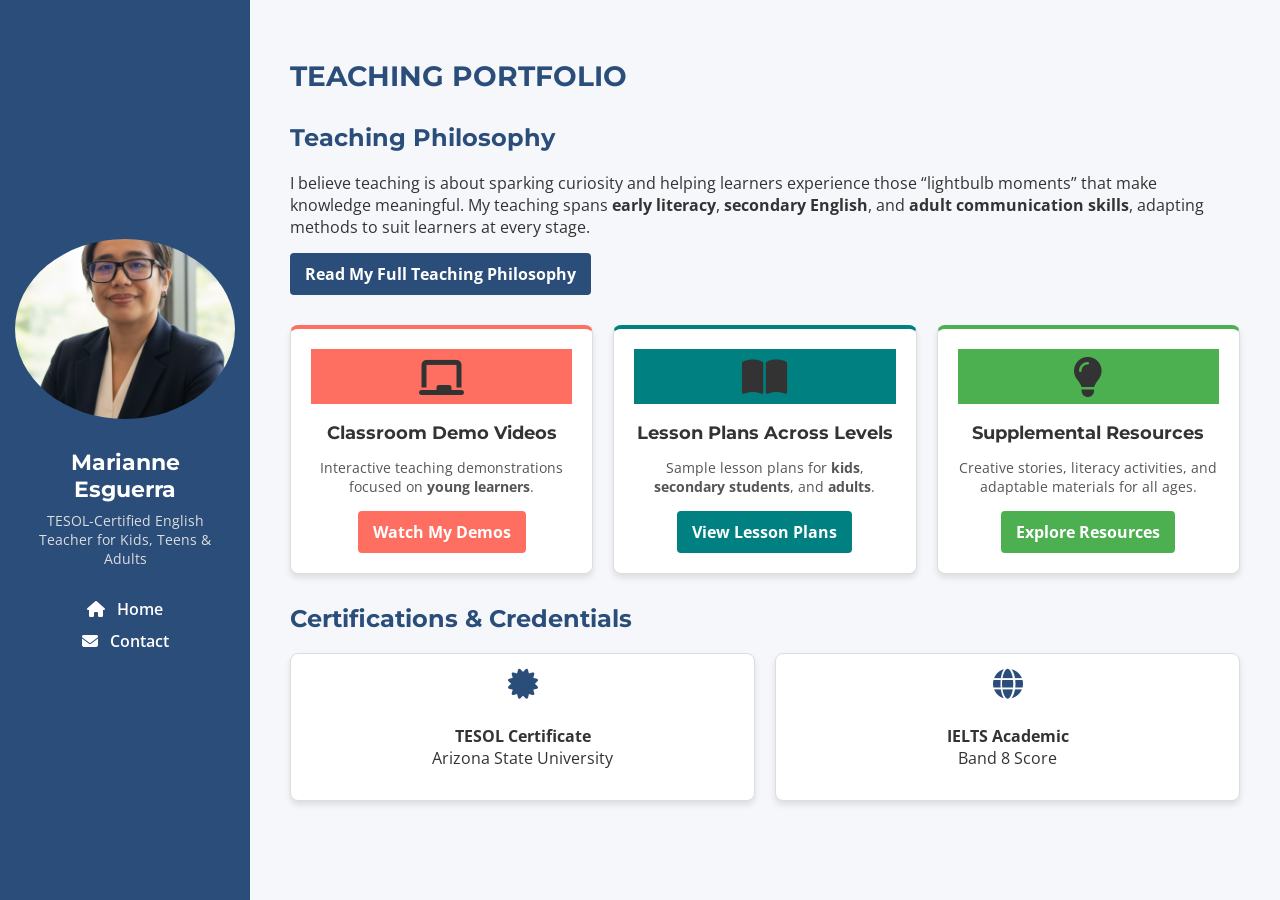
==== index.html @ e74778ba "Update index.html" ====
<!DOCTYPE html>
<html lang="en">
<head>
  <meta charset="UTF-8">
  <meta name="viewport" content="width=device-width, initial-scale=1.0">
  <title>Marianne Esguerra - Teaching Portfolio</title>
  <link rel="stylesheet" href="styles.css">
  <!-- Google Fonts -->
  <link href="https://fonts.googleapis.com/css2?family=Montserrat:wght@400;600&family=Open+Sans:wght@400;600&display=swap" rel="stylesheet">
  <!-- Font Awesome for icons -->
  <link rel="stylesheet" href="https://cdnjs.cloudflare.com/ajax/libs/font-awesome/6.4.0/css/all.min.css">
</head>
<body class="portfolio">
  <!-- Mobile header (shows only on mobile) -->
<div class="mobile-header">
  <img src="images/corpfinal2.png" alt="Marianne Esguerra" class="mobile-pic">
  <h1 class="mobile-title">Marianne Esguerra</h1>
  <p class="mobile-tagline">TESOL-Certified English Teacher for Kids, Teens & Adults</p> <!-- optional tagline -->
</div>
  <div class="container">
    <!-- Sidebar -->
    <aside class="sidebar">
      <!-- Sidebar photo -->
<img src="images/corpfinal2.png" alt="Marianne Esguerra" class="profile-pic" id="profilePic">

<!-- Lightbox modal -->
<div id="lightbox" class="lightbox">
  <span class="close">&times;</span>
  <img class="lightbox-content" id="lightboxImg">
</div>

      <h2 class="name">Marianne Esguerra</h2>
      <p class="tagline">TESOL-Certified English Teacher for Kids, Teens & Adults</p>
      <nav class="nav-links">
        <a href="index.html"><i class="fas fa-home"></i> Home</a>
        <a href="contact.html"><i class="fas fa-envelope"></i> Contact</a>
      </nav>
    </aside>

    <!-- Main Content -->
    <main class="content">
      <header>
        <h1>TEACHING PORTFOLIO</h1>
      </header>

      <!-- My Teaching Philosophy -->
      <section class="philosophy">
        <h2>Teaching Philosophy</h2>
        <p>
          I believe teaching is about sparking curiosity and helping learners experience those “lightbulb moments” that make knowledge meaningful. 
          My teaching spans <strong>early literacy</strong>, <strong>secondary English</strong>, and <strong>adult communication skills</strong>, adapting methods to suit learners at every stage.
        </p>
        <a href="philosophy.html" class="btn">Read My Full Teaching Philosophy</a>
      </section>

     <section class="cards">
  <!-- Demo Videos -->
  <div class="card demo">
    <div class="card-icon"><i class="fas fa-chalkboard"></i></div>
    <h3>Classroom Demo Videos</h3>
    <p>Interactive teaching demonstrations focused on <strong>young learners</strong>.</p>
    <a href="demos.html" class="card-button">Watch My Demos</a>
  </div>

  <!-- Lesson Plans -->
  <div class="card lesson">
    <div class="card-icon"><i class="fas fa-book-open"></i></div>
    <h3>Lesson Plans Across Levels</h3>
    <p>Sample lesson plans for <strong>kids</strong>, <strong>secondary students</strong>, and <strong>adults</strong>.</p>
    <a href="lesson-plans.html" class="card-button">View Lesson Plans</a>
  </div>

  <!-- Supplemental Resources -->
  <div class="card resources">
    <div class="card-icon"><i class="fas fa-lightbulb"></i></div>
    <h3>Supplemental Resources</h3>
    <p>Creative stories, literacy activities, and adaptable materials for all ages.</p>
    <a href="resources.html" class="card-button">Explore Resources</a>
  </div>
</section>


    <!-- Certifications -->
<section class="certifications">
  <h2>Certifications & Credentials</h2>
  <div class="cert-row">
    <!-- TESOL Card -->
    <div class="cert-card" onclick="openCert('tesol')">
      <i class="fas fa-certificate"></i>
      <p><strong>TESOL Certificate</strong><br>Arizona State University</p>
    </div>

    <!-- IELTS Card -->
    <div class="cert-card" onclick="openCert('ielts')">
      <i class="fas fa-globe"></i>
      <p><strong>IELTS Academic</strong><br>Band 8 Score</p>
    </div>
  </div>
</section>

<!-- Certifications Lightbox Overlay -->
<div id="lightbox" class="lightbox">
  <span class="close">&times;</span>
  <img id="lightbox-img" class="cert-image" src="" alt="Certificate">
</div>

<script>
  const lightbox = document.getElementById("lightbox");
  const closeBtn = document.querySelector(".close");

  function openCert(certId) {
    const img = document.getElementById('lightbox-img');
    const certImages = {
      tesol: 'images/TESOL.JPG',
      ielts: 'images/IELTS.JPG'
    };
    img.src = certImages[certId];
    lightbox.style.display = 'block';
    lightbox.classList.remove("hide");
    lightbox.classList.add("show");
  }

  function closeLightbox() {
    lightbox.classList.remove("show");
    lightbox.classList.add("hide");
    setTimeout(() => {
      lightbox.style.display = "none";
    }, 400); // match fadeOut duration
  }

  closeBtn.onclick = closeLightbox;
  window.onclick = function(event) {
    if (event.target == lightbox) {
      closeLightbox();
    }
  };

  // Disable right-click on cert images
  document.addEventListener('DOMContentLoaded', () => {
    document.querySelectorAll('.cert-image').forEach(img => {
      img.addEventListener('contextmenu', e => e.preventDefault());
    });
  });
<script>
  const lightbox = document.getElementById("lightbox");
  const closeBtn = document.querySelector(".close");

  function openCert(certId) {
    const img = document.getElementById('lightbox-img');
    const certImages = {
      tesol: 'images/TESOL.JPG',
      ielts: 'images/IELTS.JPG'
    };
    img.src = certImages[certId];
    lightbox.style.display = 'block';
    lightbox.classList.remove("hide");
    lightbox.classList.add("show");
  }

  function closeLightbox() {
    lightbox.classList.remove("show");
    lightbox.classList.add("hide");
    setTimeout(() => {
      lightbox.style.display = "none";
    }, 400); // match fadeOut duration
  }

  // Close button click
  closeBtn.onclick = closeLightbox;

  // Close when clicking outside the image
  window.onclick = function(event) {
    if (event.target == lightbox) {
      closeLightbox();
    }
  };

  // Disable right-click on cert images
  document.addEventListener('DOMContentLoaded', () => {
    document.querySelectorAll('.cert-image').forEach(img => {
      img.addEventListener('contextmenu', e => e.preventDefault());
    });
  });
</script>


    
</body>
</html>
---- styles.css ----
/* === Global Styles === */
body {
  margin: 0;
  background-color: #f5f7fa;
  color: #333;
}

.container {
  display: flex;
  min-height: 100vh;
}

/* === Mobile Header === */
.mobile-header {
  display: none;
  background-color: #2a4d7a;
  color: white;
  text-align: center;
  padding: 20px;
  width: 100%;          /* make it span full width */
  box-sizing: border-box; /* include padding in width */
}

.mobile-header img {
  width: 120px;
  height: 120px;
  object-fit: cover;
  border-radius: 50%;
  margin-bottom: 10px;
}
/* === Portfolio Fonts === */
body.portfolio {
  font-family: 'Open Sans', sans-serif;
}

body.portfolio .name,
body.portfolio h1,
body.portfolio h2,
body.portfolio h3 {
  font-family: 'Montserrat', sans-serif;
}

body.demo .demo-gallery h2 {
  font-family: 'Fredoka', sans-serif;
  font-size: 42px;
  color: #1163ce;   /* softer navy instead of black */
  margin-bottom: 10px;
}

body.demo .demo-gallery p {
  font-family: 'Fredoka', sans-serif;
  font-size: 24px;
  color: #2c9be5;      /* dark gray for intro */
  margin-bottom: 30px;
}


/* === Sidebar === */
.sidebar {
  background-color: #2a4d7a;
  color: #fff;
  width: 250px;
  padding: 20px;
  box-sizing: border-box;

  display: flex;
  flex-direction: column;
  align-items: center;
  justify-content: center;   
  min-height: 100vh;
}

.sidebar-content {
  margin-top: 60px;
}
.profile-pic {
  width: 180px;
  height: 180px;
  object-fit: cover;
  object-position: center;
  border-radius: 50%;
  display: block;
  margin-bottom: 20px;
}

/* Responsive scaling for profile photo */
@media (min-width: 1200px) {
  .profile-pic {
    width: 220px; /* larger on wide desktop */
  }
}

@media (max-width: 1024px) {
  .profile-pic {
    width: 160px; /* smaller on tablets */
  }
}

@media (max-width: 768px) {
  .profile-pic {
    width: 140px; /* smaller on phones */
  }
  .mobile-header {
    display: block;   /* show only on mobile */
    width: 100%;      /* span full width */
    box-sizing: border-box;
  }
}

.name {
  font-size: 22px;
  margin: 10px 0 4px;
}

.tagline {
  font-size: 14px;
  color: #ddd;
  margin-top: 4px;
  margin-bottom: 20px;
}

.nav-links a {
  display: block;
  color: #fff;
  text-decoration: none;
  margin: 10px 0;
  font-weight: 600;
}

.nav-links a i {
  margin-right: 8px;
}

/* Center text blocks inside sidebar */
.sidebar .name,
.sidebar .tagline,
.sidebar .nav-links {
  text-align: center;
  width: 100%; /* ensures they span sidebar width */
}


/* === Content Area === */
.content {
  flex: 1;
  padding: 40px;
}

header h1 {
  font-size: 28px;
  color: #2a4d7a;
}

header h3 {
  font-size: 16px;
  color: #555;
}

/* === Section Headings === */
.philosophy h2,
.certifications h2 {
  color: #2a4d7a;
  margin-top: 30px;
}

.philosophy p {
  margin: 15px 0;
}

/* === Buttons === */
.btn {
  display: inline-block;
  padding: 10px 15px;
  background-color: #2a4d7a;
  color: #fff;
  text-decoration: none;
  border-radius: 4px;
  font-weight: bold;
}

/* === Cards === */
.cards {
  display: flex;
  gap: 20px;
  margin-top: 30px;
}

.card {
  background: #fff;
  border: 1px solid #ddd;
  border-radius: 8px;
  flex: 1;
  padding: 20px;
  text-align: center;
  box-shadow: 0 4px 6px rgba(0,0,0,0.1);
}

.card-icon {
  font-size: 40px;
  margin-bottom: 15px;
}

.card h3 {
  font-size: 18px;
  margin-bottom: 10px;
}

.card p {
  font-size: 14px;
  color: #555;
  margin-bottom: 15px;
}

.card-button {
  display: inline-block;
  padding: 10px 15px;
  color: #fff;
  text-decoration: none;
  border-radius: 4px;
  font-weight: bold;
}

/* === Accent Colors per Card === */
.card.demo {
  border-top: 4px solid #ff6f61; /* coral */
}
.card.demo .card-icon,
.card.demo .card-button {
  background-color: #ff6f61;
}
.card.demo .card-button:hover {
  background-color: #e65b50;
}

.card.lesson {
  border-top: 4px solid #008080; /* teal */
}
.card.lesson .card-icon,
.card.lesson .card-button {
  background-color: #008080;
}
.card.lesson .card-button:hover {
  background-color: #006666;
}

.card.resources {
  border-top: 4px solid #4CAF50; /* green */
}
.card.resources .card-icon,
.card.resources .card-button {
  background-color: #4CAF50;
}
.card.resources .card-button:hover {
  background-color: #3e8e41;
}

/* === Certifications === */
.cert-row {
  display: flex;
  gap: 20px;
  margin-top: 20px;
}

.cert-card {
  background: #fff;
  border: 1px solid #ddd;
  border-radius: 8px;
  flex: 1;
  padding: 15px;
  text-align: center;
  box-shadow: 0 4px 6px rgba(0,0,0,0.1);
}

.cert-card i {
  font-size: 30px;
  color: #2a4d7a;
  margin-bottom: 10px;
}
/* === Certifications Lightbox === */
.lightbox {
  display: none; /* hidden by default */
  position: fixed;
  z-index: 999;
  left: 0;
  top: 0;
  width: 100%;
  height: 100%;
  background-color: rgba(0,0,0,0.8);
  text-align: center;
}

.lightbox .close {
  position: absolute;
  top: 20px;
  right: 40px;
  font-size: 40px;
  color: #fff;
  cursor: pointer;
}
.cert-image {
  max-width: 90%;
  max-height: 90%;
  margin-top: 5%;
  border-radius: 8px;
  box-shadow: 0 4px 12px rgba(0,0,0,0.5);
  pointer-events: none; /* disables drag */
  user-select: none;    /* disables text/image selection */
}
/* === Demo Gallery === */
.demo-gallery {
  text-align: center;
  margin: 40px auto;
  max-width: 1200px;
  padding: 0 20px;
}

.video-grid {
  display: flex;
  flex-wrap: wrap;
  gap: 20px;
  justify-content: center;
}

.video-card {
  background: #fff;
  border: 1px solid #ddd;
  border-radius: 8px;
  padding: 10px;
  text-align: center;
  box-shadow: 0 4px 6px rgba(0,0,0,0.1);
  display: flex;
  flex-direction: column;
  width: calc(33.333% - 14px);
  box-sizing: border-box;
}

/* Accent background colors per demo card */
.video-card.reading { background-color: #63b0e7; }
.video-card.prepositions { background-color: #b2f6b3; }
.video-card.contrast { background-color: #eee27a; }
.video-card.showtell { background-color: #f89dbb; }
.video-card.speech { background-color: #ae7ff4; }
.video-card.phonics { background-color: #86e1dd; }
.video-card.patterns { background-color: #ecb153; }
.video-card.tech { background-color: #3f8eaf; }
.video-card.listening { background-color: #f44d4d; }
.video-card.food { background-color: #da6eed; }

/* Thumbnail Styling */
.video-card img {
  width: 100%;
  height: auto;
  display: block;
  border-radius: 6px;
  transition: transform 0.3s ease, box-shadow 0.3s ease;
  cursor: pointer;
}

/* Hover Effect */
.video-card img:hover {
  transform: scale(1.05);
  box-shadow: 0 6px 12px rgba(0,0,0,0.2);
}

/* === Responsive Breakpoints === */
@media (max-width: 1024px) {
  .video-card {
    width: calc(50% - 10px);
  }
}

@media (max-width: 480px) {
  .video-card {
    width: 100%;
  }
}
/* Demo page background with faded center */
body.demo {
  background: url('schoolbckgrnd.png') repeat;
  background-size: 400px;
  background-color: #faf8f3;
  position: relative;
}

body.demo::before {
  content: "";
  position: fixed;
  top: 0;
  left: 0;
  width: 100%;
  height: 100%;
  /* radial gradient overlay */
  background: radial-gradient(circle, rgba(255,255,255,0.7) 40%, rgba(255,255,255,0) 100%);
  pointer-events: none; /* keeps overlay non-interactive */
  z-index: 0;
}
/* Fade overlay only for demo section */
.demo-gallery {
  position: relative;
  z-index: 1; /* keeps content above overlay */
}

.demo-gallery::before {
  content: "";
  position: absolute;
  top: 0;
  left: 0;
  width: 100%;
  height: 100%;
  background: radial-gradient(circle, rgba(255,255,255,0.7) 40%, rgba(255,255,255,0) 100%);
  pointer-events: none;
  z-index: -1; /* overlay sits behind grid content */
}
/* Demo page background with cream overlay fade */
body.demo {
  background: url('schoolbckgrnd.png') repeat;
  background-size: 400px;
  background-color: #faf8f3; /* base cream tone */
  position: relative;
}

.demo-gallery {
  position: relative;
  z-index: 1; /* keeps content above overlay */
}

.demo-gallery::before {
  content: "";
  position: absolute;
  top: 0; left: 0;
  width: 100%; height: 100%;
  /* radial gradient with cream tint */
  background: radial-gradient(circle, rgba(255, 250, 240, 0.7) 40%, rgba(255, 250, 240, 0) 100%);
  pointer-events: none;
  z-index: -1; /* overlay sits behind grid content */
}
/* Lightbox overlay */
.lightbox {
  display: none; /* hidden by default */
  position: fixed;
  z-index: 999;
  left: 0;
  top: 0;
  width: 100%;
  height: 100%;
  overflow: auto;
  background-color: rgba(0,0,0,0.8);
}

/* Enlarged image */
.lightbox-content {
  margin: auto;
  display: block;
  max-width: 90%;
  max-height: 90%;
  border-radius: 8px;
  box-shadow: 0 4px 12px rgba(0,0,0,0.5);
}

/* Close button */
.lightbox .close {
  position: absolute;
  top: 20px;
  right: 35px;
  color: #fff;
  font-size: 40px;
  font-weight: bold;
  cursor: pointer;
}
/* Fade-in and fade-out animations */
@keyframes fadeIn {
  from { opacity: 0; transform: scale(0.95); }
  to { opacity: 1; transform: scale(1); }
}

@keyframes fadeOut {
  from { opacity: 1; transform: scale(1); }
  to { opacity: 0; transform: scale(0.95); }
}

/* Apply fade-in by default */
.lightbox.show .lightbox-content {
  animation: fadeIn 0.4s ease forwards;
}

/* Apply fade-out when closing */
.lightbox.hide .lightbox-content {
  animation: fadeOut 0.4s ease forwards;
}
@media (max-width: 768px) {
  .sidebar {
    display: none; /* hide sidebar on mobile */
  }

  .mobile-header {
    display: block; /* show mobile header */
  }

  .container {
    flex-direction: column;
    align-items: center;
  }

  .content,
  .content h1,
  .content h2,
  .content h3,
  .content p {
    text-align: center; /* center all text inside content */
  }

  .content {
    padding: 20px;
    width: 100%;
    max-width: 600px;
    margin: 0 auto; /* centers content block */
  }

  .cards {
    flex-direction: column;
    align-items: center;
    width: 100%;
  }

  .card {
    width: 90%;
    max-width: 500px;
    margin: 15px auto;
  }

  .cert-row {
    flex-direction: column;
    align-items: center;
    width: 100%;
  }

  .cert-card {
    width: 90%;
    max-width: 500px;
    margin: 15px auto;
  }
}


/* Fade-in animation for mobile header */
@keyframes headerFadeIn {
  from { opacity: 0; transform: translateY(-20px); }
  to { opacity: 1; transform: translateY(0); }
}
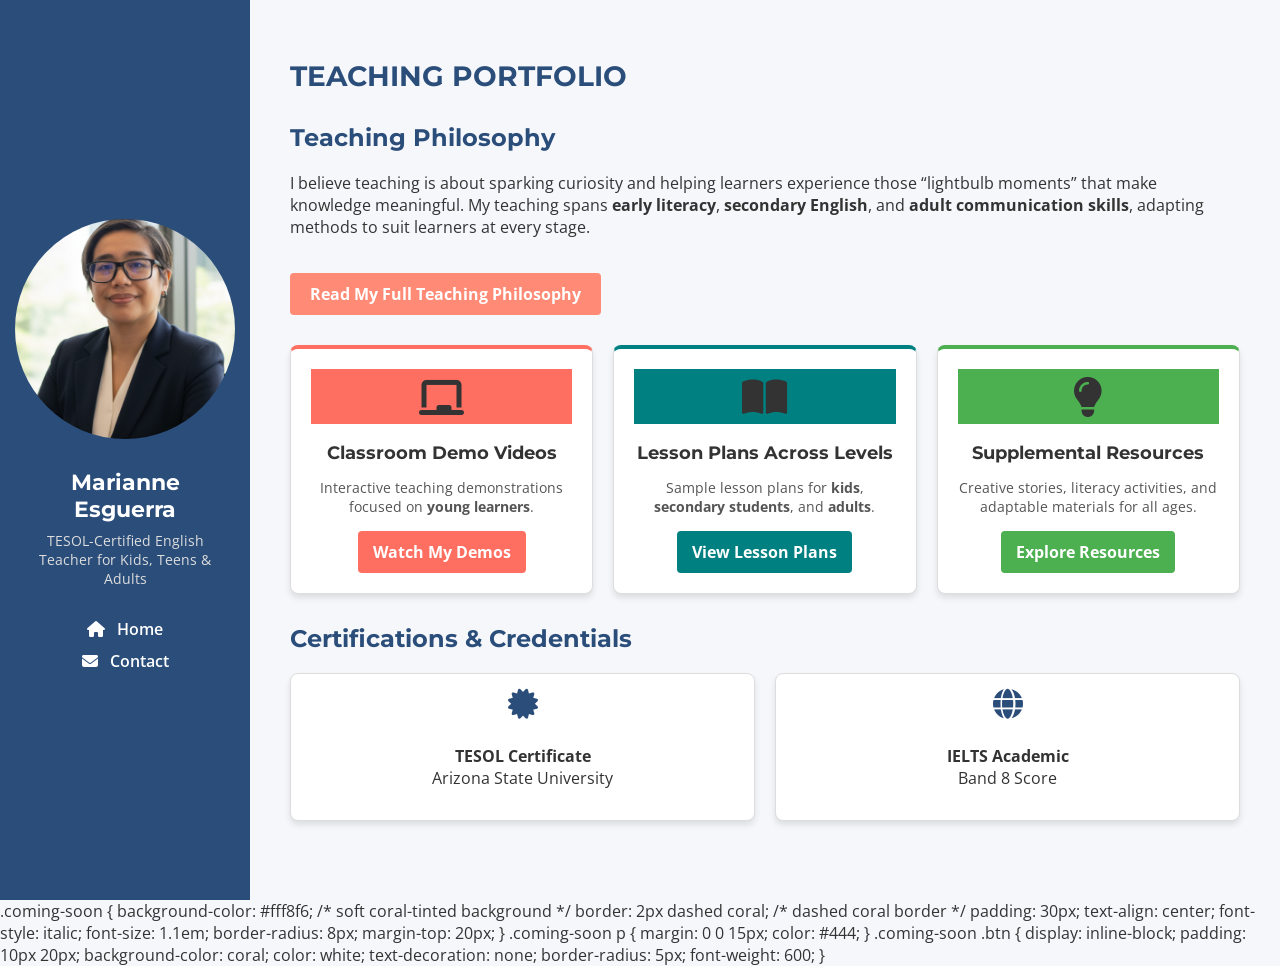
==== commit 808d5d89: "Update index.html" ====
--- a/index.html
+++ b/index.html
@@ -12,22 +12,23 @@
 </head>
 <body class="portfolio">
   <!-- Mobile header (shows only on mobile) -->
-<div class="mobile-header">
-  <img src="images/corpfinal2.png" alt="Marianne Esguerra" class="mobile-pic">
-  <h1 class="mobile-title">Marianne Esguerra</h1>
-  <p class="mobile-tagline">TESOL-Certified English Teacher for Kids, Teens & Adults</p> <!-- optional tagline -->
-</div>
+  <div class="mobile-header">
+    <img src="images/corpfinal2.png" alt="Marianne Esguerra" class="mobile-pic">
+    <h1 class="mobile-title">Marianne Esguerra</h1>
+    <p class="mobile-tagline">TESOL-Certified English Teacher for Kids, Teens & Adults</p>
+  </div>
+
   <div class="container">
     <!-- Sidebar -->
     <aside class="sidebar">
       <!-- Sidebar photo -->
-<img src="images/corpfinal2.png" alt="Marianne Esguerra" class="profile-pic" id="profilePic">
+      <img src="images/corpfinal2.png" alt="Marianne Esguerra" class="profile-pic" id="profilePic">
 
-<!-- Lightbox modal -->
-<div id="lightbox" class="lightbox">
-  <span class="close">&times;</span>
-  <img class="lightbox-content" id="lightboxImg">
-</div>
+      <!-- Lightbox modal -->
+      <div id="photo-lightbox" class="lightbox">
+        <span class="close">&times;</span>
+        <img class="lightbox-content" id="photoImg">
+      </div>
 
       <h2 class="name">Marianne Esguerra</h2>
       <p class="tagline">TESOL-Certified English Teacher for Kids, Teens & Adults</p>
@@ -53,84 +54,88 @@
         <a href="philosophy.html" class="btn">Read My Full Teaching Philosophy</a>
       </section>
 
-     <section class="cards">
-  <!-- Demo Videos -->
-  <div class="card demo">
-    <div class="card-icon"><i class="fas fa-chalkboard"></i></div>
-    <h3>Classroom Demo Videos</h3>
-    <p>Interactive teaching demonstrations focused on <strong>young learners</strong>.</p>
-    <a href="demos.html" class="card-button">Watch My Demos</a>
+      <section class="cards">
+        <!-- Demo Videos -->
+        <div class="card demo">
+          <div class="card-icon"><i class="fas fa-chalkboard"></i></div>
+          <h3>Classroom Demo Videos</h3>
+          <p>Interactive teaching demonstrations focused on <strong>young learners</strong>.</p>
+          <a href="demos.html" class="card-button">Watch My Demos</a>
+        </div>
+
+        <!-- Lesson Plans -->
+        <div class="card lesson">
+          <div class="card-icon"><i class="fas fa-book-open"></i></div>
+          <h3>Lesson Plans Across Levels</h3>
+          <p>Sample lesson plans for <strong>kids</strong>, <strong>secondary students</strong>, and <strong>adults</strong>.</p>
+          <a href="lesson-plans.html" class="card-button">View Lesson Plans</a>
+        </div>
+
+        <!-- Supplemental Resources -->
+        <div class="card resources">
+          <div class="card-icon"><i class="fas fa-lightbulb"></i></div>
+          <h3>Supplemental Resources</h3>
+          <p>Creative stories, literacy activities, and adaptable materials for all ages.</p>
+          <a href="resources.html" class="card-button">Explore Resources</a>
+        </div>
+      </section>
+
+      <!-- Certifications -->
+      <section class="certifications">
+        <h2>Certifications & Credentials</h2>
+        <div class="cert-row">
+          <!-- TESOL Card -->
+          <div class="cert-card" onclick="openCert('tesol')">
+            <i class="fas fa-certificate"></i>
+            <p><strong>TESOL Certificate</strong><br>Arizona State University</p>
+          </div>
+
+          <!-- IELTS Card -->
+          <div class="cert-card" onclick="openCert('ielts')">
+            <i class="fas fa-globe"></i>
+            <p><strong>IELTS Academic</strong><br>Band 8 Score</p>
+          </div>
+        </div>
+      </section>
+
+      <!-- Certifications Lightbox Overlay -->
+      <div id="cert-lightbox" class="lightbox">
+        <span class="close">&times;</span>
+        <img id="cert-img" class="cert-image" src="" alt="Certificate">
+      </div>
+    </main>
   </div>
 
-  <!-- Lesson Plans -->
-  <div class="card lesson">
-    <div class="card-icon"><i class="fas fa-book-open"></i></div>
-    <h3>Lesson Plans Across Levels</h3>
-    <p>Sample lesson plans for <strong>kids</strong>, <strong>secondary students</strong>, and <strong>adults</strong>.</p>
-    <a href="lesson-plans.html" class="card-button">View Lesson Plans</a>
-  </div>
-
-  <!-- Supplemental Resources -->
-  <div class="card resources">
-    <div class="card-icon"><i class="fas fa-lightbulb"></i></div>
-    <h3>Supplemental Resources</h3>
-    <p>Creative stories, literacy activities, and adaptable materials for all ages.</p>
-    <a href="resources.html" class="card-button">Explore Resources</a>
-  </div>
-</section>
-
-
-    <!-- Certifications -->
-<section class="certifications">
-  <h2>Certifications & Credentials</h2>
-  <div class="cert-row">
-    <!-- TESOL Card -->
-    <div class="cert-card" onclick="openCert('tesol')">
-      <i class="fas fa-certificate"></i>
-      <p><strong>TESOL Certificate</strong><br>Arizona State University</p>
-    </div>
-
-    <!-- IELTS Card -->
-    <div class="cert-card" onclick="openCert('ielts')">
-      <i class="fas fa-globe"></i>
-      <p><strong>IELTS Academic</strong><br>Band 8 Score</p>
-    </div>
-  </div>
-</section>
-
-<!-- Certifications Lightbox Overlay -->
-<div id="lightbox" class="lightbox">
-  <span class="close">&times;</span>
-  <img id="lightbox-img" class="cert-image" src="" alt="Certificate">
-</div>
-
-<script>
-  const lightbox = document.getElementById("lightbox");
-  const closeBtn = document.querySelector(".close");
+  <script>
+    const certlightbox = document.getElementById("cert-lightbox");
+  const closeBtn = document.querySelector("#cert-lightbox .close");
+  const certImg = document.getElementById('cert-img'); // <-- Crucial: Finds the image element
 
   function openCert(certId) {
-    const img = document.getElementById('lightbox-img');
+    // 1. Force lowercase extensions to match typical image saves (.jpg)
     const certImages = {
-      tesol: 'images/TESOL.JPG',
-      ielts: 'images/IELTS.JPG'
+      tesol: 'images/TESOL.jpg',  
+      ielts: 'images/IELTS.jpg'   
     };
-    img.src = certImages[certId];
-    lightbox.style.display = 'block';
-    lightbox.classList.remove("hide");
-    lightbox.classList.add("show");
+    
+    certImg.src = certImages[certId]; 
+    certlightbox.style.display = 'block'; 
+    certlightbox.classList.remove("hide");
+    certlightbox.classList.add("show");
   }
 
   function closeLightbox() {
-    lightbox.classList.remove("show");
-    lightbox.classList.add("hide");
+    certlightbox.classList.remove("show");
+    certlightbox.classList.add("hide");
     setTimeout(() => {
-      lightbox.style.display = "none";
-    }, 400); // match fadeOut duration
+      certlightbox.style.display = "none";
+    }, 400); 
   }
 
-  closeBtn.onclick = closeLightbox;
+  closeBtn.onclick = closeLightbox; // <-- Fixed target mismatched names
+
   window.onclick = function(event) {
-    if (event.target == lightbox) {
+    if (event.target == certlightbox) {
       closeLightbox();
     }
   };
@@ -141,50 +146,32 @@
       img.addEventListener('contextmenu', e => e.preventDefault());
     });
   });
-<script>
-  const lightbox = document.getElementById("lightbox");
-  const closeBtn = document.querySelector(".close");
-
-  function openCert(certId) {
-    const img = document.getElementById('lightbox-img');
-    const certImages = {
-      tesol: 'images/TESOL.JPG',
-      ielts: 'images/IELTS.JPG'
-    };
-    img.src = certImages[certId];
-    lightbox.style.display = 'block';
-    lightbox.classList.remove("hide");
-    lightbox.classList.add("show");
-  }
-
-  function closeLightbox() {
-    lightbox.classList.remove("show");
-    lightbox.classList.add("hide");
-    setTimeout(() => {
-      lightbox.style.display = "none";
-    }, 400); // match fadeOut duration
-  }
-
-  // Close button click
-  closeBtn.onclick = closeLightbox;
-
-  // Close when clicking outside the image
-  window.onclick = function(event) {
-    if (event.target == lightbox) {
-      closeLightbox();
-    }
-  };
-
-  // Disable right-click on cert images
-  document.addEventListener('DOMContentLoaded', () => {
-    document.querySelectorAll('.cert-image').forEach(img => {
-      img.addEventListener('contextmenu', e => e.preventDefault());
-    });
-  });
-</script>
-
-
-    
+  </script>
 </body>
 </html>
 
+.coming-soon {
+  background-color: #fff8f6;       /* soft coral-tinted background */
+  border: 2px dashed coral;        /* dashed coral border */
+  padding: 30px;
+  text-align: center;
+  font-style: italic;
+  font-size: 1.1em;
+  border-radius: 8px;
+  margin-top: 20px;
+}
+
+.coming-soon p {
+  margin: 0 0 15px;
+  color: #444;
+}
+
+.coming-soon .btn {
+  display: inline-block;
+  padding: 10px 20px;
+  background-color: coral;
+  color: white;
+  text-decoration: none;
+  border-radius: 5px;
+  font-weight: 600;
+}
--- a/styles.css
+++ b/styles.css
@@ -76,34 +76,34 @@
 .profile-pic {
   width: 180px;
   height: 180px;
+  flex-shrink: 0;
   object-fit: cover;
   object-position: center;
   border-radius: 50%;
   display: block;
   margin-bottom: 20px;
+  cursor: pointer;
 }
 
 /* Responsive scaling for profile photo */
 @media (min-width: 1200px) {
   .profile-pic {
-    width: 220px; /* larger on wide desktop */
+    width: 220px;
+    height: 220px;
   }
 }
 
 @media (max-width: 1024px) {
   .profile-pic {
-    width: 160px; /* smaller on tablets */
+    width: 160px;
+    height: 160px; 
   }
 }
 
 @media (max-width: 768px) {
   .profile-pic {
-    width: 140px; /* smaller on phones */
-  }
-  .mobile-header {
-    display: block;   /* show only on mobile */
-    width: 100%;      /* span full width */
-    box-sizing: border-box;
+    width: 140px;
+    height: 140px;
   }
 }
 
@@ -278,7 +278,7 @@
 }
 /* === Certifications Lightbox === */
 .lightbox {
-  display: none; /* hidden by default */
+  display: none; 
   position: fixed;
   z-index: 999;
   left: 0;
@@ -287,16 +287,29 @@
   height: 100%;
   background-color: rgba(0,0,0,0.8);
   text-align: center;
-}
-
-.lightbox .close {
-  position: absolute;
-  top: 20px;
-  right: 40px;
-  font-size: 40px;
-  color: #fff;
+  opacity: 0;
+  pointer-events: none; /* Allows clicks to pass through when hidden */
+  transition: opacity 0.4s ease;
+}
+
+/* Actively shown state */
+.lightbox.show {
+  display: block !important;
+  opacity: 1;
+  pointer-events: auto; /* Restores clicking capability on the lightbox */
+}
+
+/* Hidden animation buffer state */
+.lightbox.hide {
+  opacity: 0;
+  pointer-events: none;
+}
+
+/* Enforce physical pointer clickability on the certification cards */
+.cert-card {
   cursor: pointer;
 }
+
 .cert-image {
   max-width: 90%;
   max-height: 90%;
@@ -445,16 +458,19 @@
   height: 100%;
   overflow: auto;
   background-color: rgba(0,0,0,0.8);
-}
-
-/* Enlarged image */
-.lightbox-content {
+  text-align: center;
+}
+
+/* Enlarged certificate image */
+.cert-image {
   margin: auto;
   display: block;
   max-width: 90%;
   max-height: 90%;
   border-radius: 8px;
   box-shadow: 0 4px 12px rgba(0,0,0,0.5);
+  pointer-events: none; /* disables drag */
+  user-select: none;    /* disables text/image selection */
 }
 
 /* Close button */
@@ -467,6 +483,7 @@
   font-weight: bold;
   cursor: pointer;
 }
+
 /* Fade-in and fade-out animations */
 @keyframes fadeIn {
   from { opacity: 0; transform: scale(0.95); }
@@ -479,14 +496,15 @@
 }
 
 /* Apply fade-in by default */
-.lightbox.show .lightbox-content {
+.lightbox.show .cert-image {
   animation: fadeIn 0.4s ease forwards;
 }
 
 /* Apply fade-out when closing */
-.lightbox.hide .lightbox-content {
+.lightbox.hide .cert-image {
   animation: fadeOut 0.4s ease forwards;
 }
+
 @media (max-width: 768px) {
   .sidebar {
     display: none; /* hide sidebar on mobile */
@@ -547,3 +565,877 @@
   from { opacity: 0; transform: translateY(-20px); }
   to { opacity: 1; transform: translateY(0); }
 }
+:root {
+  --navy: #2a4d7a;
+  --coral: #ff8a75;
+  --ivory: #faf8f3;
+  --light-blue: #f5f7fa;
+}
+
+.philosophy-page {
+  background: linear-gradient(to bottom, var(--ivory), var(--light-blue));
+  font-family: 'Open Sans', sans-serif;
+  color: #333;
+  padding: 40px;
+}
+
+.philosophy-header {
+  display: flex;
+  align-items: center;
+  gap: 30px;
+  margin-bottom: 40px;
+  background: linear-gradient(to right, var(--ivory), var(--light-blue));
+  border-bottom: 4px solid var(--coral);
+  padding: 20px;
+}
+
+.philosophy-header h1 {
+  font-family: 'Montserrat', sans-serif;
+  font-size: 36px;
+  margin: 0;
+}
+
+.navy { color: var(--navy); }
+.coral-script {
+  color: var(--coral);
+  font-family: 'Dancing Script', cursive;
+}
+
+.subtitle {
+  font-size: 18px;
+  color: #555;
+  margin-top: 8px;
+  border-bottom: 2px solid var(--coral);
+  display: inline-block;
+  padding-bottom: 4px;
+}
+
+.philosophy-text h2 {
+  color: var(--navy);
+  border-left: 4px solid var(--coral);
+  padding-left: 10px;
+  margin-top: 40px;
+}
+
+blockquote {
+  font-style: italic;
+  color: var(--navy);
+  background-color: #fffaf5;
+  border-left: 4px solid var(--coral);
+  padding: 15px;
+  margin: 25px 0;
+}
+
+.philosophy-columns {
+  display: flex;
+  gap: 40px;
+  margin-top: 40px;
+}
+
+.column h2 {
+  color: var(--navy);
+  border-left: 4px solid var(--coral);
+  padding-left: 10px;
+}
+
+.btn {
+  background-color: var(--coral);
+  color: #fff;
+  text-decoration: none;
+  padding: 10px 20px;
+  border-radius: 4px;
+  display: inline-block;
+  margin-top: 20px;
+}
+
+/* ==========================================================================
+   MARIANNE'S EDITORIAL PHILOSOPHY PAGE OVERHAUL (MATCHING VISUAL MOCKUP)
+   ========================================================================== */
+
+/* Structure & Layout Base Wrapper */
+.page-wrapper {
+  max-width: 950px;
+  margin: 0 auto;
+  padding: 40px 20px;
+}
+
+/* Override the old page padding if needed */
+body.philosophy-page {
+  background: #faf8f3 !important; /* Forces the warm ivory cream from the mockup */
+  padding: 0;
+}
+
+/* === EDITORIAL SPLIT HEADER === */
+.editorial-header {
+  display: flex;
+  align-items: center;
+  gap: 40px;
+  margin-bottom: 50px;
+  border-bottom: 2px solid #ebdcd0;
+  padding-bottom: 40px;
+}
+
+.header-left {
+  flex: 0 0 260px;
+}
+
+.photo-frame {
+  background: #ffffff;
+  padding: 12px;
+  border-radius: 4px;
+  box-shadow: 0 8px 24px rgba(42, 77, 122, 0.1);
+  border: 1px solid #ebdcd0;
+}
+
+.narrative-pic {
+  width: 100%;
+  height: auto;
+  display: block;
+  object-fit: cover;
+}
+
+.header-right {
+  flex: 1;
+}
+
+.main-title {
+  font-family: 'Montserrat', sans-serif;
+  font-size: 42px;
+  font-weight: 700;
+  color: var(--navy);
+  margin: 0;
+  line-height: 1.1;
+}
+
+.cursive-subtitle {
+  font-family: 'Allura', cursive;
+  font-size: 76px;
+  color: var(--coral);
+  font-weight: 400;          /* Keeps the font lines delicate and thin */
+  margin: -10px 0 15px 0;
+  line-height: 1;
+  letter-spacing: 1px;       /* Adds a touch of extra airiness to the flow */
+}
+
+.header-divider {
+  border: none;
+  height: 2px;
+  background-color: var(--coral);
+  width: 100%;
+  margin: 15px 0;
+}
+
+.header-lead {
+  font-size: 17px;
+  color: var(--navy);
+  font-weight: 600;
+  margin: 0;
+  line-height: 1.5;
+}
+
+/* === NARRATIVE GRAPHICS & ACCENTS === */
+.section-title-accent {
+  font-family: 'Montserrat', sans-serif;
+  font-size: 22px;
+  color: var(--navy);
+  position: relative;
+  padding-left: 18px;
+  margin-top: 40px;
+  margin-bottom: 25px;
+}
+
+.section-title-accent::before {
+  content: "";
+  position: absolute;
+  left: 0;
+  top: 4px;
+  bottom: 4px;
+  width: 6px;
+  background-color: var(--coral);
+  border-radius: 2px;
+}
+
+.philosophy-text p {
+  font-size: 15.5px;
+  color: #3f4d5c;
+  line-height: 1.8;
+  margin-bottom: 22px;
+  text-align: justify;
+}
+
+.highlight-text {
+  color: var(--navy);
+  font-weight: 700;
+  border-bottom: 2px solid var(--coral);
+}
+
+/* === CUSTOM CALLOUTS & CALLOUT BOXES === */
+.quote-box {
+  background-color: #fdf7f2; /* Light custom warm glow background box */
+  border-radius: 12px;
+  padding: 30px 40px;
+  margin: 40px 0;
+  position: relative;
+  text-align: center;
+  border: 1px solid #f5e6dc;
+}
+
+.quote-mark {
+  font-family: 'Montserrat', sans-serif;
+  font-size: 70px;
+  color: var(--coral);
+  position: absolute;
+  top: -15px;
+  left: 30px;
+  line-height: 1;
+  opacity: 0.5;
+}
+
+.quote-content {
+  font-family: 'Open Sans', sans-serif;
+  font-style: italic;
+  font-size: 19px;
+  color: var(--navy) !important;
+  font-weight: 600;
+  margin: 0 !important;
+  line-height: 1.6;
+  text-align: center !important;
+}
+
+.inline-quote {
+  font-family: 'Open Sans', sans-serif;
+  font-style: italic;
+  font-size: 16px;
+  color: var(--navy);
+  font-weight: 600;
+  text-align: center;
+  margin: 35px 0;
+  padding: 12px 0;
+  border-top: 1px solid #ebdcd0;    /* <--- Fixed to a clean, crisp 6-character hex code */
+  border-bottom: 1px solid #ebdcd0;
+}
+
+.small-quote-mark {
+  color: var(--coral);
+  font-size: 24px;
+  font-family: 'Montserrat', sans-serif;
+}
+
+/* === TWO-COLUMN SIDE-BY-SIDE PANELS === */
+.style-techniques-grid {
+  display: flex;
+  gap: 30px;
+  margin: 45px 0;
+}
+
+.narrative-card {
+  flex: 1;
+  background: #ffffff;
+  border: 1px solid #ebdcd0;
+  border-radius: 12px;
+  padding: 30px;
+  box-shadow: 0 4px 20px rgba(0, 0, 0, 0.02);
+}
+
+.card-heading {
+  font-family: 'Montserrat', sans-serif;
+  color: var(--navy);
+  font-size: 19px;
+  margin-top: 0;
+  margin-bottom: 15px;
+  border-bottom: 1px solid #ebdcd0;
+  padding-bottom: 12px;
+}
+
+.card-heading .icon {
+  margin-right: 8px;
+}
+
+.narrative-card p {
+  font-size: 14px;
+  font-style: italic;
+  color: #666;
+  text-align: left !important;
+  margin-bottom: 15px;
+}
+
+.card-list {
+  list-style: none;
+  padding: 0;
+  margin: 0;
+}
+
+.card-list li {
+  font-size: 14.5px;
+  padding: 8px 0 8px 22px;
+  position: relative;
+  color: #3f4d5c;
+  text-align: left;
+}
+
+.card-list li::before {
+  content: "•";
+  position: absolute;
+  left: 0;
+  color: var(--coral);
+  font-size: 20px;
+  top: 3px;
+}
+
+.card-list.bold-items li {
+  font-weight: 700;
+  color: var(--navy);
+}
+
+/* === BOTTOM BANNER SECTION === */
+.banner-quote {
+  background-color: #e9ece6; /* Soft green-tinted neutral accent strip */
+  border-left: 6px solid var(--coral);
+  padding: 22px 35px;
+  margin: 45px 0;
+  position: relative;
+  border-radius: 0 8px 8px 0;
+}
+
+.banner-quote p {
+  font-style: italic;
+  font-size: 16px;
+  color: var(--navy);
+  font-weight: 600;
+  margin: 0 !important;
+  text-align: left !important;
+  line-height: 1.6;
+}
+
+.quote-mark-orange {
+  font-family: 'Montserrat', sans-serif;
+  color: var(--coral);
+  font-size: 50px;
+  position: absolute;
+  top: -5px;
+  left: 12px;
+  opacity: 0.25;
+}
+
+/* === ACTION FOOTER CONTROLS === */
+.philosophy-footer {
+  text-align: center;
+  margin-top: 60px;
+}
+
+.portfolio-btn {
+  display: inline-block;
+  background-color: var(--coral);
+  color: white !important;
+  text-decoration: none;
+  font-family: 'Montserrat', sans-serif;
+  font-weight: 600;
+  padding: 14px 45px;
+  border-radius: 6px;
+  box-shadow: 0 4px 14px rgba(255, 138, 117, 0.3);
+  transition: all 0.2s ease-in-out;
+}
+
+.portfolio-btn:hover {
+  background-color: #e5735f;
+  transform: translateY(-2px);
+  box-shadow: 0 6px 20px rgba(255, 138, 117, 0.4);
+}
+
+/* === MOBILE COHESION === */
+@media (max-width: 768px) {
+  .editorial-header {
+    flex-direction: column;
+    text-align: center;
+    gap: 25px;
+    padding-bottom: 25px;
+  }
+  .header-left {
+    flex: 0 0 auto;
+    width: 180px;
+  }
+  .main-title { font-size: 32px; }
+  .cursive-subtitle { font-size: 56px; }
+  
+  .style-techniques-grid {
+    flex-direction: column;
+    gap: 20px;
+  }
+  .quote-box {
+    padding: 20px 25px;
+  }
+  .quote-content {
+    font-size: 16px;
+  }
+  .philosophy-text p {
+    text-align: left;
+  }
+}
+:root {
+  --navy: #2a4d7a;
+  --coral: #ff8a75;
+  --ivory: #faf8f3;
+  --light-blue: #f5f7fa;
+}
+
+/* Header */
+.philosophy-header {
+  display: flex;
+  justify-content: center;   /* centers text block */
+  align-items: center;       /* aligns photo + text vertically */
+  gap: 30px;
+  margin-bottom: 40px;
+  background: linear-gradient(to right, var(--ivory), var(--light-blue));
+  border-bottom: 4px solid var(--coral);
+  padding: 20px;
+}
+
+.philosophy-header div {
+  text-align: center;        /* centers title + subtitle */
+  flex: 1;
+}
+
+.philosophy-header h1 {
+  font-family: 'Montserrat', sans-serif;
+  font-size: 36px;
+  margin: 0;
+  color: var(--navy);
+}
+
+.navy { color: var(--navy); }
+.coral-script {
+  color: var(--coral);
+  font-family: 'Dancing Script', cursive;
+}
+
+/* Subtitle with ivory-peach highlight */
+.philosophy-header .subtitle {
+  font-size: 18px;
+  color: #555;
+  margin-top: 8px;
+  padding: 6px 12px;
+  display: inline-block;
+  border-radius: 6px;
+  background: linear-gradient(to right, #fffaf5, #fdf2ef); /* ivory-peach gradient */
+  box-shadow: 0 2px 4px rgba(0,0,0,0.05);
+}
+
+/* Photo on right */
+.philosophy-pic {
+  order: 2;
+  max-width: 200px;
+  border-radius: 6px;
+}
+
+/* Mobile responsive */
+@media (max-width: 768px) {
+  .philosophy-header {
+    flex-direction: column;  /* stack vertically */
+  }
+  .philosophy-pic {
+    order: 0;                /* photo below text */
+    margin-top: 20px;
+  }
+}
+
+/* Section headings */
+.philosophy-text h2 {
+  color: var(--navy);
+  border-left: 4px solid var(--coral);
+  padding-left: 10px;
+  margin-top: 40px;
+}
+
+/* Quotes with ivory-peach highlight */
+blockquote {
+  font-style: italic;
+  color: var(--navy);
+  background: linear-gradient(to right, #fffaf5, #fdf2ef);
+  border-left: 4px solid var(--coral);
+  padding: 15px;
+  margin: 25px 0;
+  border-radius: 6px;
+}
+
+/* Columns */
+.philosophy-columns {
+  display: flex;
+  gap: 40px;
+  margin-top: 40px;
+}
+
+.column h2 {
+  color: var(--navy);
+  border-left: 4px solid var(--coral);
+  padding-left: 10px;
+}
+
+/* Button */
+.btn {
+  background-color: var(--coral);
+  color: #fff;
+  text-decoration: none;
+  padding: 10px 20px;
+  border-radius: 4px;
+  display: inline-block;
+  margin-top: 20px;
+}
+.editorial-header .header-right {
+  text-align: center;   /* centers all text inside the right block */
+}
+
+.main-title {
+  text-align: center;   /* centers the "Coming Home to" line */
+}
+
+.cursive-subtitle {
+  text-align: center;   /* centers the "Teaching" line */
+}
+
+.header-lead {
+  text-align: center;   /* centers the subtitle sentence */
+  display: inline-block;
+  background: linear-gradient(to right, #fffaf5, #fdf2ef); /* ivory-peach highlight */
+  padding: 6px 12px;
+  border-radius: 6px;
+  box-shadow: 0 2px 4px rgba(0,0,0,0.05);
+}
+/* Force header text to center */
+.editorial-header {
+  justify-content: center;   /* centers the whole text block */
+}
+
+.editorial-header .header-right {
+  text-align: center;        /* centers all text inside the right block */
+}
+
+.main-title,
+.cursive-subtitle,
+.header-lead {
+  text-align: center;        /* centers each line */
+  margin-left: auto;
+  margin-right: auto;
+}
+
+/* Optional: highlight the lead sentence */
+.header-lead {
+  display: inline-block;
+  background: linear-gradient(to right, #fffaf5, #fdf2ef); /* ivory-peach gradient */
+  padding: 6px 12px;
+  border-radius: 6px;
+  box-shadow: 0 2px 4px rgba(0,0,0,0.05);
+}
+/* ==========================================================================
+   PHILOSOPHY PAGE LAYOUT DIVISIONS (NO DECORATIONS / ACCENTS)
+   ========================================================================== */
+
+/* Page Framework Wrapper */
+.page-wrapper {
+  max-width: 1100px;
+  margin: 0 auto;
+  padding: 50px 20px;
+  display: flex;
+  flex-direction: column;
+  gap: 60px; /* Generous vertical spacing between large sections */
+}
+
+/* --- SECTION 1: HEADER SPLIT --- */
+.editorial-header {
+  display: flex;
+  align-items: center;
+  gap: 40px;
+}
+.header-left { flex: 0 0 280px; }
+.header-right { flex: 1; }
+
+/* --- SECTION 2: BIOGRAPHY 2-COLUMN GRID --- */
+.bio-grid {
+  display: flex;
+  gap: 40px;
+}
+.bio-col {
+  flex: 1;
+  display: flex;
+  flex-direction: column;
+  gap: 20px;
+}
+.callout-banner {
+  background-color: #f0ebd8; /* Soft contrast box container tint */
+  padding: 20px;
+  border-radius: 4px;
+}
+
+/* --- SECTION 3: MOTHERHOOD STORY SPLIT --- */
+.story-split {
+  display: flex;
+  align-items: center;
+  gap: 50px;
+}
+.story-left { flex: 0 0 350px; }
+.story-right { flex: 1; }
+.border-quote {
+  border-left: 3px solid var(--coral, #ff8a75);
+  padding-left: 25px;
+  margin: 25px 0;
+}
+
+/* --- SECTION 4: TEACHING STYLE CARDS (GRID MAP) --- */
+.techniques-grid {
+  display: flex;
+  gap: 30px;
+}
+.narrative-card {
+  flex: 1;
+  background: #ffffff;
+  border: 1px solid #ebdcd0;
+  border-radius: 8px;
+  padding: 35px;
+}
+
+/* Inner Layout Architecture for the Left Card */
+.card-inner-layout {
+  display: flex;
+  gap: 25px;
+  margin-top: 20px;
+}
+.inner-list-box {
+  flex: 0 0 200px;
+  background-color: #fcf8f2;
+  padding: 15px;
+  border-radius: 6px;
+}
+.inner-text-box {
+  flex: 1;
+}
+
+/* --- SECTION 5: FOOTER DIVISION --- */
+.philosophy-footer {
+  text-align: center;
+  margin-top: 20px;
+}
+.footer-banner {
+  padding: 30px;
+  margin-bottom: 35px;
+  border-top: 1px solid #ebdcd0;
+}
+
+/* --- RESPONSIVE FALLBACK (Mobile stacking) --- */
+@media (max-width: 850px) {
+  .editorial-header,
+  .bio-grid,
+  .story-split,
+  .techniques-grid,
+  .card-inner-layout {
+    flex-direction: column;
+    gap: 30px;
+  }
+  .header-left, .story-left, .inner-list-box {
+    width: 100%;
+    flex: none;
+    text-align: center;
+  }
+}
+/* ==========================================================================
+   PHILOSOPHY PAGE STRUCTURAL LAYOUT RULES (CLEAN DIVISION FRAMEWORK)
+   ========================================================================== */
+
+/* Main Container Foundation */
+.page-wrapper {
+  max-width: 1140px;
+  margin: 0 auto;
+  padding: 60px 20px;
+  display: flex;
+  flex-direction: column;
+  gap: 70px; /* Generous breathing space between structural sections */
+  box-sizing: border-box;
+}
+
+/* Base Body Control to match warm background theme */
+body.philosophy-page {
+  background-color: #faf8f3 !important;
+  font-family: 'Open Sans', sans-serif;
+  color: #333;
+}
+
+/* --- SECTION 1: HEADER SIDE-BY-SIDE SPLIT --- */
+.editorial-header {
+  display: flex;
+  align-items: center;
+  gap: 50px;
+}
+
+.header-left-text {
+  flex: 1;
+}
+
+.header-right-photo {
+  flex: 0 0 380px; /* Gives the picture column a fixed, editorial width */
+}
+
+.photo-frame {
+  background: #ffffff;
+  padding: 15px;
+  border-radius: 4px;
+  box-shadow: 0 10px 30px rgba(42, 77, 122, 0.08);
+  border: 1px solid #ebdcd0;
+}
+
+.narrative-pic {
+  width: 100%;
+  height: auto;
+  display: block;
+}
+
+/* --- SECTION 2: BIOGRAPHY 2-COLUMN GRID --- */
+.bio-grid {
+  display: flex;
+  gap: 50px;
+}
+
+.bio-col {
+  flex: 1;
+  display: flex;
+  flex-direction: column;
+  gap: 20px;
+}
+
+/* Blockquotes & Highlight Banners */
+.quote-box {
+  background-color: #fdf7f2;
+  border-radius: 8px;
+  padding: 25px 35px;
+  border: 1px solid #f5e6dc;
+  text-align: center;
+}
+
+.quote-content {
+  font-style: italic;
+  font-size: 18px;
+  color: var(--navy, #2a4d7a);
+  font-weight: 600;
+  margin: 0;
+}
+
+.callout-banner {
+  background-color: #f3f0e7;
+  padding: 20px 30px;
+  border-radius: 4px;
+  border-left: 4px solid var(--coral, #ff8a75);
+}
+
+.callout-text {
+  font-weight: 600;
+  color: var(--navy, #2a4d7a);
+  margin: 0;
+}
+
+/* --- SECTION 3: MOTHERHOOD GRID DIVISION --- */
+.story-split {
+  display: flex;
+  align-items: center;
+  gap: 60px;
+}
+
+.story-left-graphic {
+  flex: 0 0 320px;
+  text-align: center;
+}
+
+.story-img {
+  max-width: 100%;
+  height: auto;
+}
+
+.story-right-text {
+  flex: 1;
+}
+
+.border-quote {
+  border-left: 2px solid var(--coral, #ff8a75);
+  padding-left: 25px;
+  margin: 30px 0;
+  font-style: italic;
+  color: #555;
+}
+
+/* --- SECTION 4: CARDS PANEL ARCHITECTURE --- */
+.techniques-grid {
+  display: flex;
+  gap: 35px;
+}
+
+.narrative-card {
+  flex: 1;
+  background: #ffffff;
+  border: 1px solid #ebdcd0;
+  border-radius: 12px;
+  padding: 40px;
+  box-shadow: 0 4px 20px rgba(0,0,0,0.01);
+}
+
+.card-heading {
+  font-family: 'Montserrat', sans-serif;
+  color: var(--navy, #2a4d7a);
+  margin-top: 0;
+  margin-bottom: 20px;
+}
+
+/* Inner architecture for lists inside the cards */
+.card-inner-layout {
+  display: flex;
+  gap: 30px;
+  margin-top: 25px;
+}
+
+.inner-list-box {
+  flex: 0 0 220px;
+  background-color: #fcf8f2;
+  padding: 20px;
+  border-radius: 8px;
+}
+
+.inner-text-box {
+  flex: 1;
+}
+
+.small-quote {
+  margin-top: 20px;
+  font-style: italic;
+  font-weight: 600;
+  color: var(--navy, #2a4d7a);
+}
+
+.techniques-list {
+  list-style: none;
+  padding: 0;
+}
+
+.techniques-list li {
+  margin-bottom: 16px;
+  line-height: 1.5;
+}
+
+/* --- MOBILE RESPONSIVE STACKING BREAKPOINTS --- */
+@media (max-width: 900px) {
+  .editorial-header, 
+  .bio-grid, 
+  .story-split, 
+  .techniques-grid,
+  .card-inner-layout {
+    flex-direction: column;
+    gap: 35px;
+  }
+  
+  .header-right-photo {
+    flex: none;
+    width: 100%;
+    max-width: 320px;
+    margin: 0 auto;
+  }
+  
+  .story-left-graphic,
+  .inner-list-box {
+    flex: none;
+    width: 100%;
+  }
+}
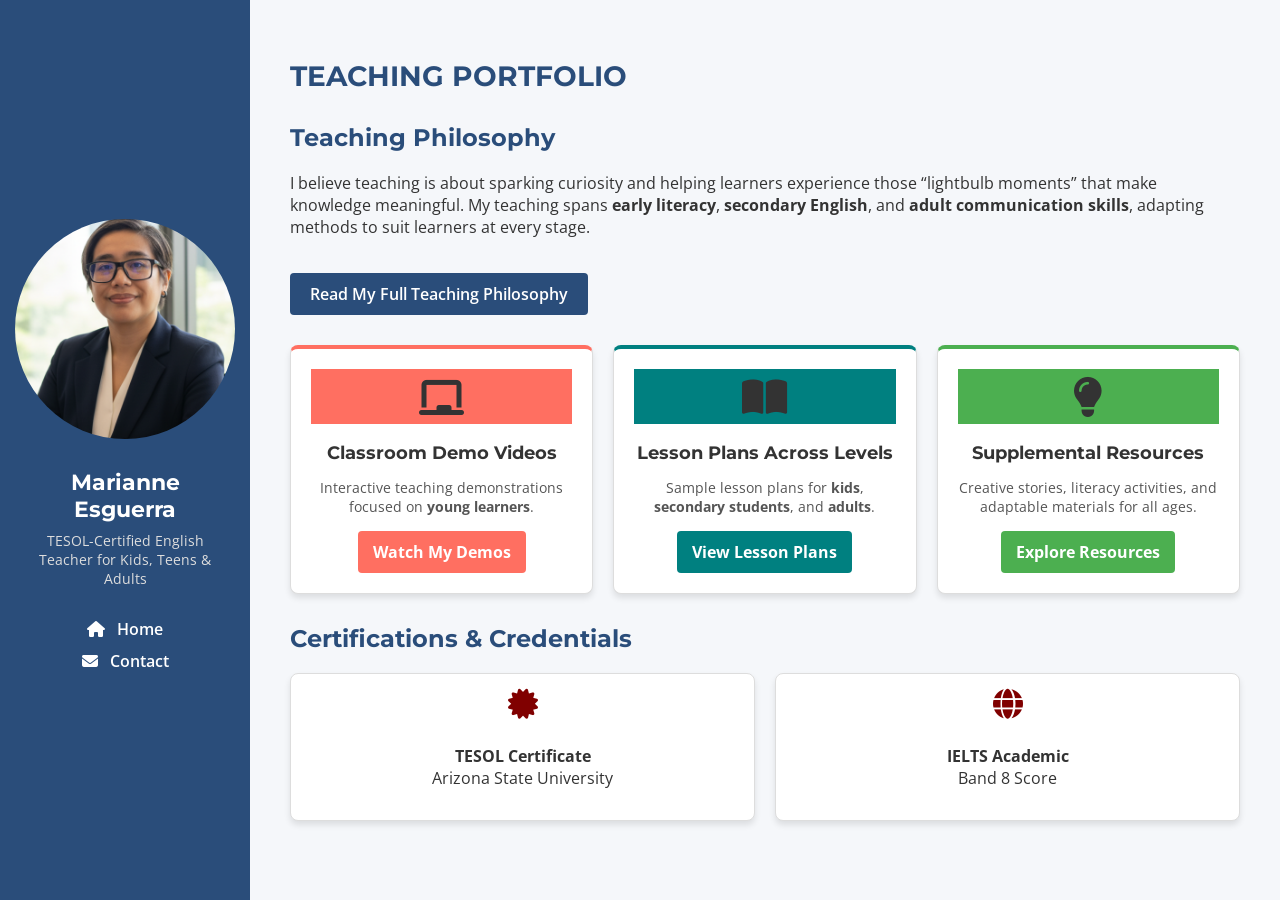
==== commit 32e74f71: "Update index.html" ====
--- a/index.html
+++ b/index.html
@@ -150,28 +150,4 @@
 </body>
 </html>
 
-.coming-soon {
-  background-color: #fff8f6;       /* soft coral-tinted background */
-  border: 2px dashed coral;        /* dashed coral border */
-  padding: 30px;
-  text-align: center;
-  font-style: italic;
-  font-size: 1.1em;
-  border-radius: 8px;
-  margin-top: 20px;
-}
 
-.coming-soon p {
-  margin: 0 0 15px;
-  color: #444;
-}
-
-.coming-soon .btn {
-  display: inline-block;
-  padding: 10px 20px;
-  background-color: coral;
-  color: white;
-  text-decoration: none;
-  border-radius: 5px;
-  font-weight: 600;
-}
--- a/styles.css
+++ b/styles.css
@@ -1439,3 +1439,44 @@
     width: 100%;
   }
 }
+
+.card-button.lesson {
+  background-color: #008080; /* teal */
+  color: #fff;
+}
+.card-button.lesson:hover {
+  background-color: #006666;
+}
+
+.card-button.resources {
+  background-color: #4CAF50; /* green */
+  color: #fff;
+}
+.card-button.resources:hover {
+  background-color: #3e8e41;
+}
+/* Teaching Philosophy button */
+.philosophy .btn {
+  background-color: #2a4d7a; /* navy */
+  color: #fff;
+  text-decoration: none;
+  padding: 10px 20px;
+  border-radius: 4px;
+  display: inline-block;
+  font-weight: 600;
+  transition: background-color 0.3s ease, transform 0.2s ease;
+}
+
+.philosophy .btn:hover {
+  background-color: #1f3654; /* darker navy on hover */
+  transform: translateY(-2px); /* subtle lift effect */
+}
+/* === Certifications Icons === */
+.cert-card i {
+  font-size: 30px;
+  color: #800000; /* dark maroon */
+  margin-bottom: 10px;
+}
+
+
+
